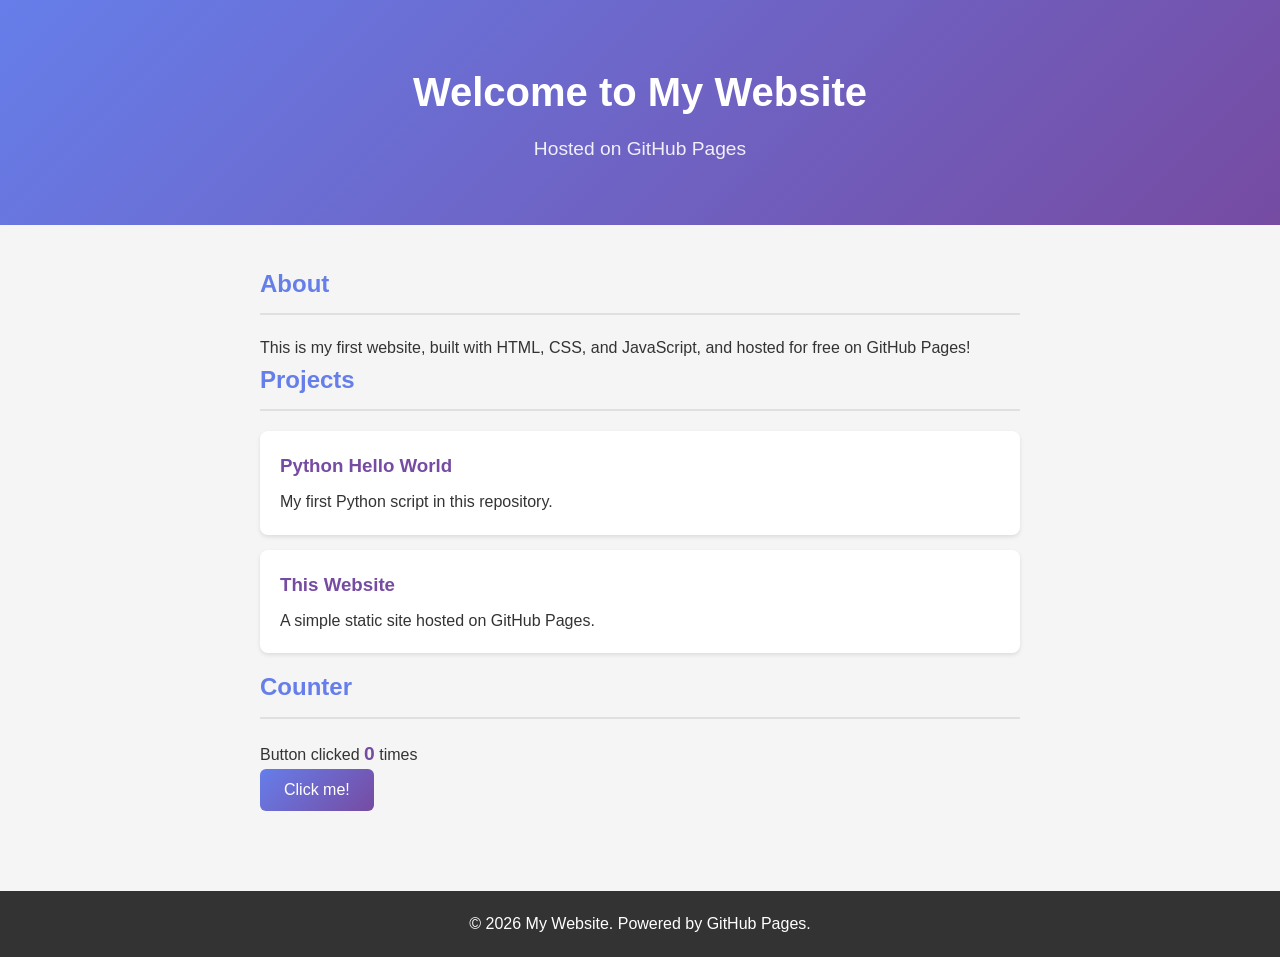
==== index.html @ 1de63364 "Add first website with HTML, CSS, and JavaScript" ====
<!DOCTYPE html>
<html lang="en">
<head>
    <meta charset="UTF-8">
    <meta name="viewport" content="width=device-width, initial-scale=1.0">
    <title>My Website</title>
    <link rel="stylesheet" href="style.css">
</head>
<body>
    <header>
        <div class="container">
            <h1>Welcome to My Website</h1>
            <p class="subtitle">Hosted on GitHub Pages</p>
        </div>
    </header>

    <main>
        <section class="container">
            <h2>About</h2>
            <p>This is my first website, built with HTML, CSS, and JavaScript, and hosted for free on GitHub Pages!</p>
        </section>

        <section class="container">
            <h2>Projects</h2>
            <div class="project-card">
                <h3>Python Hello World</h3>
                <p>My first Python script in this repository.</p>
            </div>
            <div class="project-card">
                <h3>This Website</h3>
                <p>A simple static site hosted on GitHub Pages.</p>
            </div>
        </section>

        <section class="container">
            <h2>Counter</h2>
            <p>Button clicked <span id="counter">0</span> times</p>
            <button onclick="incrementCounter()">Click me!</button>
        </section>
    </main>

    <footer>
        <div class="container">
            <p>&copy; 2026 My Website. Powered by GitHub Pages.</p>
        </div>
    </footer>

    <script src="script.js"></script>
</body>
</html>
---- style.css ----
* {
    margin: 0;
    padding: 0;
    box-sizing: border-box;
}

body {
    font-family: -apple-system, BlinkMacSystemFont, 'Segoe UI', Roboto, Oxygen, Ubuntu, sans-serif;
    line-height: 1.6;
    color: #333;
    background-color: #f5f5f5;
}

.container {
    max-width: 800px;
    margin: 0 auto;
    padding: 0 20px;
}

header {
    background: linear-gradient(135deg, #667eea, #764ba2);
    color: white;
    padding: 60px 0;
    text-align: center;
}

header h1 {
    font-size: 2.5em;
    margin-bottom: 10px;
}

.subtitle {
    font-size: 1.2em;
    opacity: 0.9;
}

main {
    padding: 40px 0;
}

section {
    margin-bottom: 40px;
}

h2 {
    color: #667eea;
    margin-bottom: 20px;
    padding-bottom: 10px;
    border-bottom: 2px solid #e0e0e0;
}

.project-card {
    background: white;
    border-radius: 8px;
    padding: 20px;
    margin-bottom: 15px;
    box-shadow: 0 2px 4px rgba(0, 0, 0, 0.1);
    transition: transform 0.2s, box-shadow 0.2s;
}

.project-card:hover {
    transform: translateY(-2px);
    box-shadow: 0 4px 8px rgba(0, 0, 0, 0.15);
}

.project-card h3 {
    color: #764ba2;
    margin-bottom: 8px;
}

button {
    background: linear-gradient(135deg, #667eea, #764ba2);
    color: white;
    border: none;
    padding: 12px 24px;
    border-radius: 6px;
    font-size: 1em;
    cursor: pointer;
    transition: opacity 0.2s;
}

button:hover {
    opacity: 0.9;
}

#counter {
    font-weight: bold;
    color: #764ba2;
    font-size: 1.2em;
}

footer {
    background: #333;
    color: white;
    text-align: center;
    padding: 20px 0;
    margin-top: 40px;
}
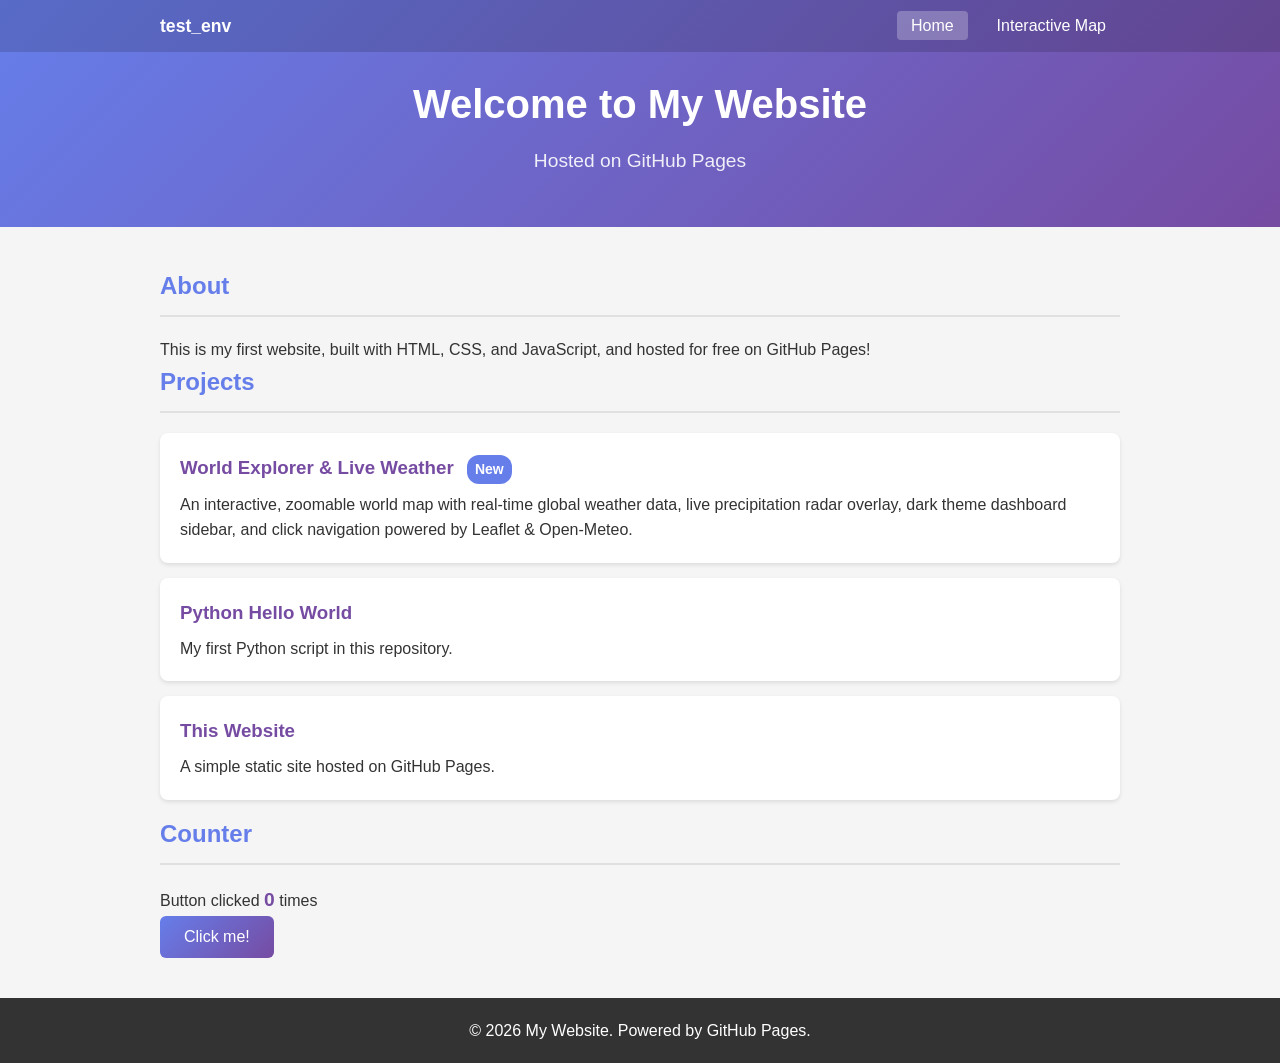
==== commit 49342790: "Add interactive world map with real-time weather and radar dashboard" ====
--- a/index.html
+++ b/index.html
@@ -8,6 +8,15 @@
 </head>
 <body>
     <header>
+        <nav class="nav-bar">
+            <div class="nav-container">
+                <a href="index.html" class="nav-brand">test_env</a>
+                <ul class="nav-links">
+                    <li><a href="index.html" class="active">Home</a></li>
+                    <li><a href="map.html">Interactive Map</a></li>
+                </ul>
+            </div>
+        </nav>
         <div class="container">
             <h1>Welcome to My Website</h1>
             <p class="subtitle">Hosted on GitHub Pages</p>
@@ -22,6 +31,10 @@
 
         <section class="container">
             <h2>Projects</h2>
+            <a href="map.html" class="project-card">
+                <h3>World Explorer & Live Weather <span class="badge">New</span></h3>
+                <p>An interactive, zoomable world map with real-time global weather data, live precipitation radar overlay, dark theme dashboard sidebar, and click navigation powered by Leaflet & Open-Meteo.</p>
+            </a>
             <div class="project-card">
                 <h3>Python Hello World</h3>
                 <p>My first Python script in this repository.</p>
--- a/style.css
+++ b/style.css
@@ -9,18 +9,64 @@
     line-height: 1.6;
     color: #333;
     background-color: #f5f5f5;
+    min-height: 100vh;
+    display: flex;
+    flex-direction: column;
 }
 
 .container {
-    max-width: 800px;
+    max-width: 1000px;
     margin: 0 auto;
     padding: 0 20px;
+}
+
+/* Navigation bar */
+.nav-bar {
+    background: rgba(0, 0, 0, 0.15);
+    padding: 12px 0;
+    margin-bottom: 20px;
+}
+
+.nav-container {
+    display: flex;
+    justify-content: space-between;
+    align-items: center;
+    max-width: 1000px;
+    margin: 0 auto;
+    padding: 0 20px;
+}
+
+.nav-brand {
+    font-weight: bold;
+    color: white;
+    text-decoration: none;
+    font-size: 1.1em;
+}
+
+.nav-links {
+    list-style: none;
+    display: flex;
+    gap: 15px;
+}
+
+.nav-links a {
+    color: white;
+    text-decoration: none;
+    font-weight: 500;
+    padding: 6px 14px;
+    border-radius: 4px;
+    transition: background-color 0.2s, opacity 0.2s;
+}
+
+.nav-links a:hover,
+.nav-links a.active {
+    background-color: rgba(255, 255, 255, 0.25);
 }
 
 header {
     background: linear-gradient(135deg, #667eea, #764ba2);
     color: white;
-    padding: 60px 0;
+    padding-bottom: 50px;
     text-align: center;
 }
 
@@ -36,6 +82,7 @@
 
 main {
     padding: 40px 0;
+    flex: 1;
 }
 
 section {
@@ -56,6 +103,9 @@
     margin-bottom: 15px;
     box-shadow: 0 2px 4px rgba(0, 0, 0, 0.1);
     transition: transform 0.2s, box-shadow 0.2s;
+    text-decoration: none;
+    display: block;
+    color: inherit;
 }
 
 .project-card:hover {
@@ -68,7 +118,18 @@
     margin-bottom: 8px;
 }
 
-button {
+.project-card .badge {
+    display: inline-block;
+    background: #667eea;
+    color: white;
+    font-size: 0.75em;
+    padding: 3px 8px;
+    border-radius: 12px;
+    margin-left: 8px;
+    vertical-align: middle;
+}
+
+button, .button-link {
     background: linear-gradient(135deg, #667eea, #764ba2);
     color: white;
     border: none;
@@ -76,10 +137,12 @@
     border-radius: 6px;
     font-size: 1em;
     cursor: pointer;
-    transition: opacity 0.2s;
-}
-
-button:hover {
+    text-decoration: none;
+    display: inline-block;
+    transition: opacity 0.2s, transform 0.1s;
+}
+
+button:hover, .button-link:hover {
     opacity: 0.9;
 }
 
@@ -87,6 +150,65 @@
     font-weight: bold;
     color: #764ba2;
     font-size: 1.2em;
+}
+
+/* Map specific styles */
+.map-toolbar {
+    display: flex;
+    justify-content: space-between;
+    align-items: center;
+    flex-wrap: wrap;
+    gap: 10px;
+    margin-bottom: 15px;
+    background: white;
+    padding: 12px 20px;
+    border-radius: 8px;
+    box-shadow: 0 2px 4px rgba(0, 0, 0, 0.08);
+}
+
+.map-instructions {
+    color: #555;
+    font-size: 0.95em;
+}
+
+.btn-secondary {
+    background: #f0f2f5;
+    color: #333;
+    border: 1px solid #ccc;
+    padding: 8px 16px;
+    font-size: 0.9em;
+}
+
+.btn-secondary:hover {
+    background: #e2e6ea;
+}
+
+.map-wrapper {
+    position: relative;
+    border-radius: 10px;
+    overflow: hidden;
+    box-shadow: 0 4px 14px rgba(0, 0, 0, 0.15);
+    background: #e5e9ec;
+}
+
+#map {
+    width: 100%;
+    height: 580px;
+    z-index: 1;
+}
+
+.click-info-panel {
+    margin-top: 15px;
+    background: white;
+    padding: 14px 20px;
+    border-radius: 8px;
+    box-shadow: 0 2px 4px rgba(0, 0, 0, 0.08);
+    font-size: 0.95em;
+    color: #444;
+}
+
+.click-info-panel strong {
+    color: #764ba2;
 }
 
 footer {
@@ -94,5 +216,388 @@
     color: white;
     text-align: center;
     padding: 20px 0;
-    margin-top: 40px;
-}+    margin-top: auto;
+}
+
+/* =========================================================
+   MODERN DARK DASHBOARD LAYOUT (map.html)
+   ========================================================= */
+
+body.map-dashboard-page {
+    height: 100vh;
+    overflow: hidden;
+    background-color: #0b0f19;
+    color: #e2e8f0;
+    display: flex;
+    flex-direction: column;
+}
+
+.app-wrapper {
+    display: flex;
+    width: 100vw;
+    height: 100vh;
+    position: relative;
+    overflow: hidden;
+}
+
+/* Sidebar Styling */
+.app-sidebar {
+    width: 380px;
+    min-width: 340px;
+    max-width: 420px;
+    height: 100vh;
+    background: #111827;
+    border-right: 1px solid #1f293d;
+    display: flex;
+    flex-direction: column;
+    z-index: 1000;
+    box-shadow: 4px 0 24px rgba(0, 0, 0, 0.4);
+    overflow: hidden;
+}
+
+.sidebar-header {
+    padding: 20px;
+    border-bottom: 1px solid #1f2937;
+    background: #161f30;
+}
+
+.brand-row {
+    display: flex;
+    justify-content: space-between;
+    align-items: center;
+    margin-bottom: 6px;
+}
+
+.brand-title {
+    font-size: 1.25em;
+    font-weight: 700;
+    color: #f8fafc;
+    display: flex;
+    align-items: center;
+    gap: 8px;
+}
+
+.back-link {
+    color: #94a3b8;
+    text-decoration: none;
+    font-size: 0.85em;
+    padding: 4px 10px;
+    border-radius: 6px;
+    background: #1f293d;
+    transition: color 0.2s, background 0.2s;
+}
+
+.back-link:hover {
+    color: #ffffff;
+    background: #334155;
+}
+
+.sidebar-subtitle {
+    font-size: 0.85em;
+    color: #94a3b8;
+}
+
+.sidebar-content {
+    flex: 1;
+    overflow-y: auto;
+    padding: 18px;
+    display: flex;
+    flex-direction: column;
+    gap: 18px;
+}
+
+.sidebar-content::-webkit-scrollbar {
+    width: 6px;
+}
+.sidebar-content::-webkit-scrollbar-thumb {
+    background: #334155;
+    border-radius: 3px;
+}
+
+/* Sidebar Cards */
+.dark-card {
+    background: #1a2234;
+    border: 1px solid #283548;
+    border-radius: 10px;
+    padding: 16px;
+    box-shadow: 0 4px 12px rgba(0, 0, 0, 0.2);
+}
+
+.card-title {
+    font-size: 0.85em;
+    font-weight: 600;
+    text-transform: uppercase;
+    letter-spacing: 0.05em;
+    color: #818cf8;
+    margin-bottom: 12px;
+    display: flex;
+    align-items: center;
+    justify-content: space-between;
+}
+
+/* Weather Widget */
+.weather-hero {
+    display: flex;
+    align-items: center;
+    justify-content: space-between;
+    margin-bottom: 14px;
+}
+
+.weather-temp-group {
+    display: flex;
+    align-items: baseline;
+    gap: 6px;
+}
+
+.weather-temp {
+    font-size: 2.8em;
+    font-weight: 800;
+    color: #ffffff;
+    line-height: 1;
+}
+
+.weather-unit {
+    font-size: 1.2em;
+    color: #94a3b8;
+}
+
+.weather-icon-large {
+    font-size: 3em;
+    line-height: 1;
+}
+
+.weather-condition {
+    font-size: 1.1em;
+    font-weight: 600;
+    color: #f1f5f9;
+    margin-bottom: 4px;
+}
+
+.weather-place {
+    font-size: 0.85em;
+    color: #94a3b8;
+    margin-bottom: 12px;
+}
+
+.weather-stats-grid {
+    display: grid;
+    grid-template-columns: repeat(2, 1fr);
+    gap: 10px;
+    padding-top: 12px;
+    border-top: 1px solid #2d3b4e;
+}
+
+.stat-item {
+    background: #131b28;
+    padding: 10px 12px;
+    border-radius: 6px;
+}
+
+.stat-label {
+    font-size: 0.75em;
+    color: #94a3b8;
+    display: block;
+    margin-bottom: 2px;
+}
+
+.stat-value {
+    font-size: 0.95em;
+    font-weight: 600;
+    color: #e2e8f0;
+}
+
+
+/* Controls & Switch */
+.control-row {
+    display: flex;
+    justify-content: space-between;
+    align-items: center;
+    padding: 8px 0;
+}
+
+.control-row:not(:last-child) {
+    border-bottom: 1px solid #283548;
+    margin-bottom: 8px;
+    padding-bottom: 10px;
+}
+
+.control-desc {
+    font-size: 0.9em;
+    color: #f1f5f9;
+}
+
+.control-sub {
+    font-size: 0.75em;
+    color: #94a3b8;
+}
+
+.switch {
+    position: relative;
+    display: inline-block;
+    width: 44px;
+    height: 24px;
+}
+
+.switch input {
+    opacity: 0;
+    width: 0;
+    height: 0;
+}
+
+.slider {
+    position: absolute;
+    cursor: pointer;
+    top: 0;
+    left: 0;
+    right: 0;
+    bottom: 0;
+    background-color: #334155;
+    transition: .3s;
+    border-radius: 24px;
+}
+
+.slider:before {
+    position: absolute;
+    content: "";
+    height: 18px;
+    width: 18px;
+    left: 3px;
+    bottom: 3px;
+    background-color: white;
+    transition: .3s;
+    border-radius: 50%;
+}
+
+input:checked + .slider {
+    background-color: #4f46e5;
+}
+
+input:checked + .slider:before {
+    transform: translateX(20px);
+}
+
+/* City Chips */
+.chips-grid {
+    display: flex;
+    flex-wrap: wrap;
+    gap: 8px;
+}
+
+.city-chip {
+    background: #1f293d;
+    color: #cbd5e1;
+    border: 1px solid #2f3e55;
+    padding: 6px 12px;
+    border-radius: 20px;
+    font-size: 0.85em;
+    cursor: pointer;
+    transition: all 0.2s ease;
+}
+
+.city-chip:hover {
+    background: #4f46e5;
+    border-color: #6366f1;
+    color: #ffffff;
+    transform: translateY(-1px);
+}
+
+.btn-dark-action {
+    width: 100%;
+    background: #1f293d;
+    color: #e2e8f0;
+    border: 1px solid #334155;
+    padding: 10px;
+    border-radius: 8px;
+    font-size: 0.9em;
+    font-weight: 500;
+    cursor: pointer;
+    transition: background 0.2s, border-color 0.2s;
+    display: flex;
+    align-items: center;
+    justify-content: center;
+    gap: 8px;
+}
+
+.btn-dark-action:hover {
+    background: #334155;
+    border-color: #475569;
+    color: #ffffff;
+}
+
+.coords-text {
+    font-family: monospace;
+    font-size: 0.85em;
+    color: #38bdf8;
+    background: #111827;
+    padding: 8px 12px;
+    border-radius: 6px;
+    border: 1px solid #1f293d;
+    word-break: break-all;
+}
+
+/* Map Area */
+.app-map-container {
+    flex: 1;
+    height: 100vh;
+    position: relative;
+    background: #0f172a;
+}
+
+#map {
+    width: 100%;
+    height: 100%;
+    z-index: 10;
+}
+
+/* Radar status badge */
+.radar-status-badge {
+    position: absolute;
+    top: 20px;
+    right: 20px;
+    z-index: 1000;
+    background: rgba(17, 24, 39, 0.9);
+    backdrop-filter: blur(8px);
+    border: 1px solid #283548;
+    padding: 8px 16px;
+    border-radius: 20px;
+    color: #38bdf8;
+    font-size: 0.85em;
+    font-weight: 500;
+    display: none;
+    align-items: center;
+    gap: 8px;
+    box-shadow: 0 4px 12px rgba(0, 0, 0, 0.4);
+}
+
+.radar-status-badge.active {
+    display: flex;
+}
+
+.pulsing-dot {
+    width: 8px;
+    height: 8px;
+    background-color: #38bdf8;
+    border-radius: 50%;
+    animation: pulse 1.5s infinite;
+}
+
+@keyframes pulse {
+    0% { transform: scale(0.9); opacity: 0.7; }
+    50% { transform: scale(1.3); opacity: 1; box-shadow: 0 0 8px #38bdf8; }
+    100% { transform: scale(0.9); opacity: 0.7; }
+}
+
+@media (max-width: 768px) {
+    .app-wrapper {
+        flex-direction: column-reverse;
+    }
+    .app-sidebar {
+        width: 100%;
+        max-width: 100%;
+        height: 50vh;
+        min-width: unset;
+    }
+    .app-map-container {
+        height: 50vh;
+    }
+}
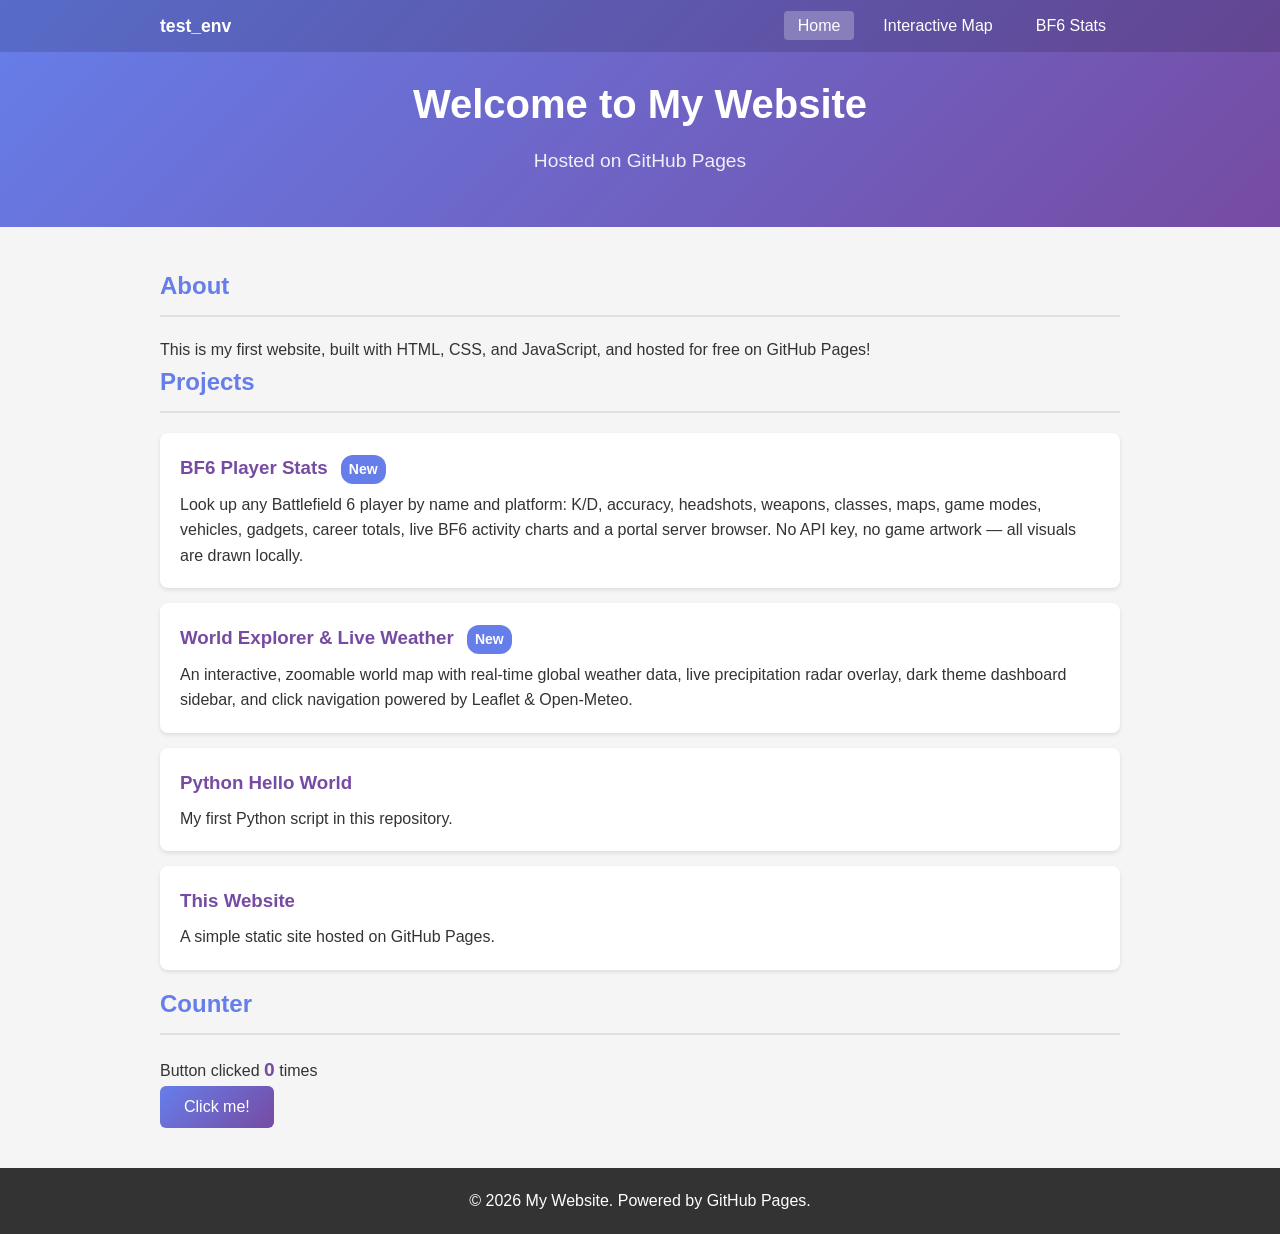
==== commit e3115cb9: "Add BF6 player stats dashboard with live activity chart and server browser Uses the community gameto" ====
--- a/index.html
+++ b/index.html
@@ -14,6 +14,7 @@
                 <ul class="nav-links">
                     <li><a href="index.html" class="active">Home</a></li>
                     <li><a href="map.html">Interactive Map</a></li>
+                    <li><a href="bf6.html">BF6 Stats</a></li>
                 </ul>
             </div>
         </nav>
@@ -31,6 +32,10 @@
 
         <section class="container">
             <h2>Projects</h2>
+            <a href="bf6.html" class="project-card">
+                <h3>BF6 Player Stats <span class="badge">New</span></h3>
+                <p>Look up any Battlefield 6 player by name and platform: K/D, accuracy, headshots, weapons, classes, maps, game modes, vehicles, gadgets, career totals, live BF6 activity charts and a portal server browser. No API key, no game artwork — all visuals are drawn locally.</p>
+            </a>
             <a href="map.html" class="project-card">
                 <h3>World Explorer & Live Weather <span class="badge">New</span></h3>
                 <p>An interactive, zoomable world map with real-time global weather data, live precipitation radar overlay, dark theme dashboard sidebar, and click navigation powered by Leaflet & Open-Meteo.</p>
--- a/style.css
+++ b/style.css
@@ -153,63 +153,8 @@
 }
 
 /* Map specific styles */
-.map-toolbar {
-    display: flex;
-    justify-content: space-between;
-    align-items: center;
-    flex-wrap: wrap;
-    gap: 10px;
-    margin-bottom: 15px;
-    background: white;
-    padding: 12px 20px;
-    border-radius: 8px;
-    box-shadow: 0 2px 4px rgba(0, 0, 0, 0.08);
-}
-
-.map-instructions {
-    color: #555;
-    font-size: 0.95em;
-}
-
-.btn-secondary {
-    background: #f0f2f5;
-    color: #333;
-    border: 1px solid #ccc;
-    padding: 8px 16px;
-    font-size: 0.9em;
-}
-
-.btn-secondary:hover {
-    background: #e2e6ea;
-}
-
-.map-wrapper {
-    position: relative;
-    border-radius: 10px;
-    overflow: hidden;
-    box-shadow: 0 4px 14px rgba(0, 0, 0, 0.15);
-    background: #e5e9ec;
-}
-
-#map {
-    width: 100%;
-    height: 580px;
-    z-index: 1;
-}
-
-.click-info-panel {
-    margin-top: 15px;
-    background: white;
-    padding: 14px 20px;
-    border-radius: 8px;
-    box-shadow: 0 2px 4px rgba(0, 0, 0, 0.08);
-    font-size: 0.95em;
-    color: #444;
-}
-
-.click-info-panel strong {
-    color: #764ba2;
-}
+/* Note: legacy toolbar layout styles removed in favour of the
+   dark dashboard layout defined at the bottom of this file. */
 
 footer {
     background: #333;
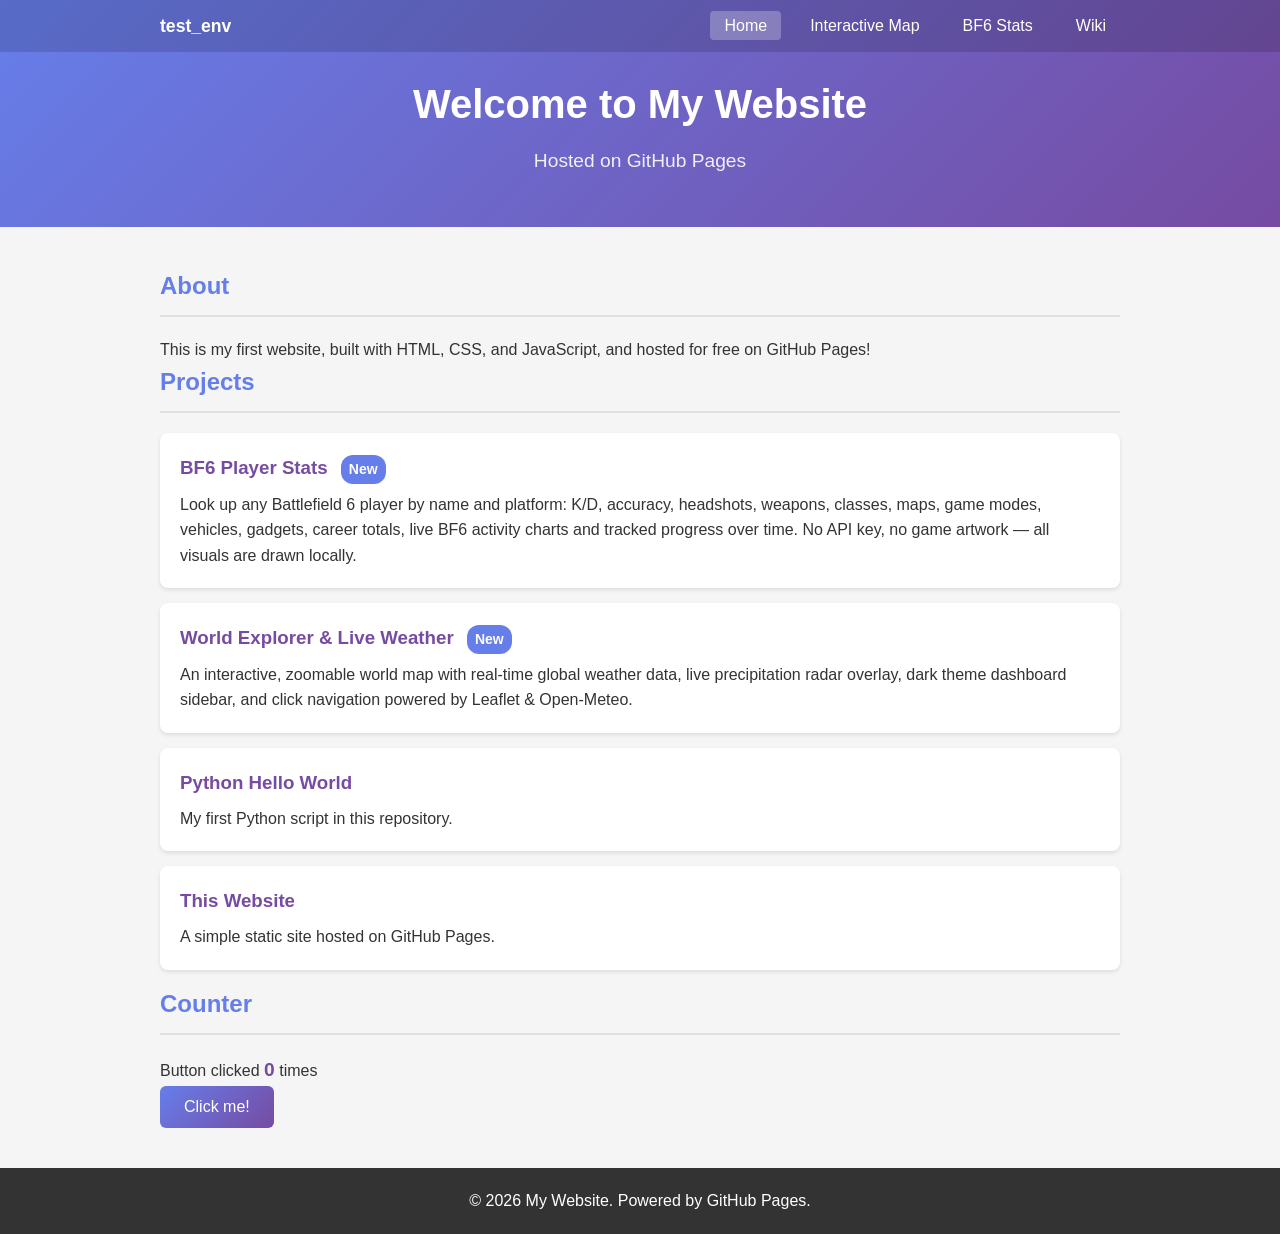
==== commit 037d27bc: "Add site wiki documenting structure, workflows and charts New wiki.html covers the repo layout, the " ====
--- a/index.html
+++ b/index.html
@@ -15,6 +15,7 @@
                     <li><a href="index.html" class="active">Home</a></li>
                     <li><a href="map.html">Interactive Map</a></li>
                     <li><a href="bf6.html">BF6 Stats</a></li>
+                    <li><a href="wiki.html">Wiki</a></li>
                 </ul>
             </div>
         </nav>
@@ -34,7 +35,7 @@
             <h2>Projects</h2>
             <a href="bf6.html" class="project-card">
                 <h3>BF6 Player Stats <span class="badge">New</span></h3>
-                <p>Look up any Battlefield 6 player by name and platform: K/D, accuracy, headshots, weapons, classes, maps, game modes, vehicles, gadgets, career totals, live BF6 activity charts and a portal server browser. No API key, no game artwork — all visuals are drawn locally.</p>
+                <p>Look up any Battlefield 6 player by name and platform: K/D, accuracy, headshots, weapons, classes, maps, game modes, vehicles, gadgets, career totals, live BF6 activity charts and tracked progress over time. No API key, no game artwork — all visuals are drawn locally.</p>
             </a>
             <a href="map.html" class="project-card">
                 <h3>World Explorer & Live Weather <span class="badge">New</span></h3>
--- a/style.css
+++ b/style.css
@@ -546,3 +546,193 @@
         height: 50vh;
     }
 }
+
+/* =========================================================
+   WIKI PAGE  (wiki.html)
+   Every rule is namespaced under .wiki-page, exactly like the
+   map dashboard rules above, so nothing here can affect
+   index.html or map.html.
+   ========================================================= */
+
+.wiki-page main {
+    padding: 30px 0 50px;
+}
+
+.wiki-page .wiki-toc {
+    background: white;
+    border-radius: 8px;
+    padding: 18px 22px;
+    margin-bottom: 35px;
+    box-shadow: 0 2px 4px rgba(0, 0, 0, 0.1);
+}
+
+.wiki-page .wiki-toc strong {
+    display: block;
+    color: #667eea;
+    text-transform: uppercase;
+    font-size: 0.8em;
+    letter-spacing: 0.08em;
+    margin-bottom: 8px;
+}
+
+.wiki-page .wiki-toc ol {
+    list-style: decimal inside;
+    columns: 2;
+    column-gap: 30px;
+}
+
+.wiki-page .wiki-toc li {
+    padding: 2px 0;
+}
+
+.wiki-page .wiki-toc a,
+.wiki-page .wiki-top a {
+    color: #667eea;
+    text-decoration: none;
+}
+
+.wiki-page .wiki-toc a:hover,
+.wiki-page .wiki-top a:hover {
+    text-decoration: underline;
+}
+
+.wiki-page section {
+    scroll-margin-top: 20px;
+}
+
+.wiki-page h2 {
+    scroll-margin-top: 20px;
+}
+
+.wiki-page h3 {
+    color: #764ba2;
+    font-size: 1.12em;
+    margin: 26px 0 10px;
+}
+
+.wiki-page p,
+.wiki-page li {
+    color: #444;
+}
+
+.wiki-page section > p + p {
+    margin-top: 12px;
+}
+
+.wiki-page .wiki-list {
+    list-style: disc inside;
+    margin: 12px 0;
+}
+
+.wiki-page .wiki-list li {
+    padding: 3px 0;
+}
+
+.wiki-page .wiki-list a {
+    color: #667eea;
+    text-decoration: none;
+}
+
+.wiki-page .wiki-list a:hover {
+    text-decoration: underline;
+}
+
+.wiki-page .wiki-top {
+    text-align: right;
+    font-size: 0.85em;
+    margin: -18px 0 30px;
+}
+
+.wiki-page code {
+    font-family: 'Consolas', 'Menlo', 'Courier New', monospace;
+    font-size: 0.88em;
+    background: #eef0f8;
+    color: #4a3f8f;
+    padding: 1px 5px;
+    border-radius: 3px;
+}
+
+.wiki-page .wiki-pre {
+    background: #1e2532;
+    color: #d7e0ee;
+    padding: 16px 18px;
+    border-radius: 8px;
+    overflow-x: auto;
+    margin: 14px 0;
+    line-height: 1.45;
+}
+
+.wiki-page .wiki-pre code {
+    background: none;
+    color: inherit;
+    padding: 0;
+}
+
+.wiki-page .wiki-table {
+    width: 100%;
+    border-collapse: collapse;
+    background: white;
+    border-radius: 8px;
+    overflow: hidden;
+    box-shadow: 0 2px 4px rgba(0, 0, 0, 0.08);
+    margin: 14px 0 18px;
+    font-size: 0.92em;
+}
+
+.wiki-page .wiki-table thead th {
+    background: #667eea;
+    color: white;
+    text-align: left;
+    padding: 10px 12px;
+    font-weight: 600;
+}
+
+.wiki-page .wiki-table th,
+.wiki-page .wiki-table td {
+    padding: 9px 12px;
+    border-bottom: 1px solid #ececf2;
+    vertical-align: top;
+    color: #444;
+}
+
+.wiki-page .wiki-table tbody th {
+    text-align: left;
+    color: #764ba2;
+    white-space: nowrap;
+}
+
+.wiki-page .wiki-table tbody tr:last-child th,
+.wiki-page .wiki-table tbody tr:last-child td {
+    border-bottom: none;
+}
+
+.wiki-page .wiki-table tbody tr:nth-child(even) {
+    background: #fafaff;
+}
+
+.wiki-page .wiki-note {
+    background: #f3f1fd;
+    border-left: 4px solid #764ba2;
+    border-radius: 0 6px 6px 0;
+    padding: 12px 16px;
+    margin: 16px 0;
+    color: #4a4459;
+    font-size: 0.95em;
+}
+
+.wiki-page .wiki-note strong {
+    color: #764ba2;
+}
+
+@media (max-width: 700px) {
+    .wiki-page .wiki-toc ol {
+        columns: 1;
+    }
+
+    .wiki-page .wiki-table {
+        display: block;
+        overflow-x: auto;
+        white-space: nowrap;
+    }
+}
+
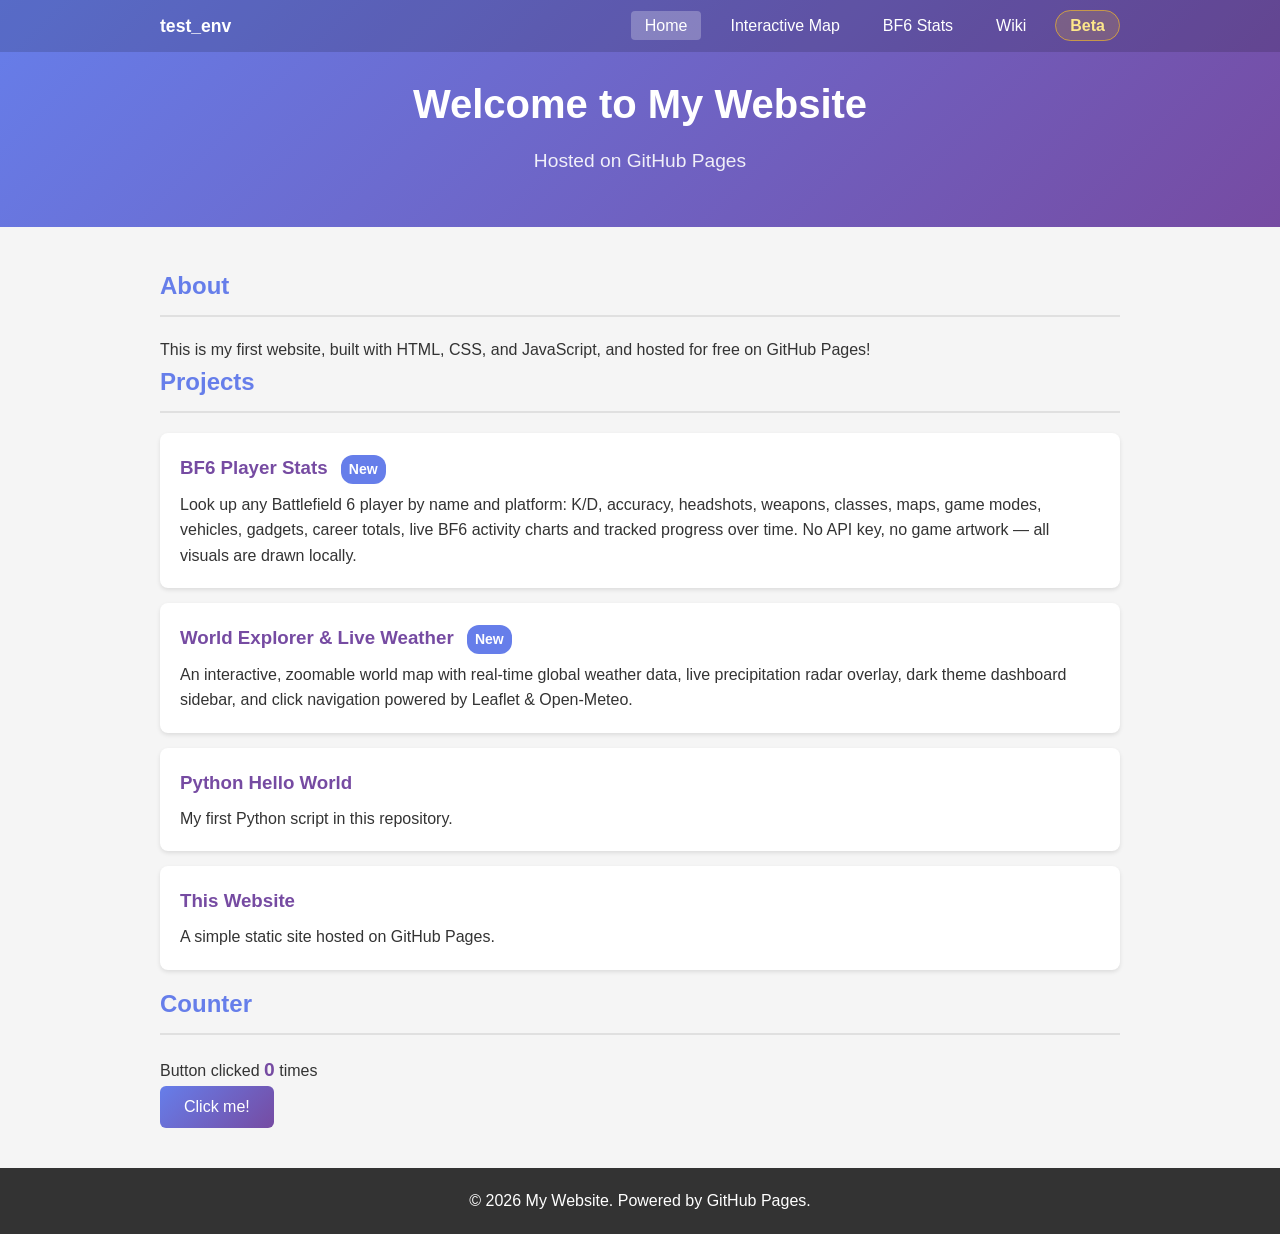
==== commit 24d5a350: "Add a beta channel served from /beta/ alongside the stable site Three branches now have three differ" ====
--- a/index.html
+++ b/index.html
@@ -4,7 +4,7 @@
     <meta charset="UTF-8">
     <meta name="viewport" content="width=device-width, initial-scale=1.0">
     <title>My Website</title>
-    <link rel="stylesheet" href="style.css">
+    <link rel="stylesheet" href="style.css?v=3">
 </head>
 <body>
     <header>
@@ -16,6 +16,7 @@
                     <li><a href="map.html">Interactive Map</a></li>
                     <li><a href="bf6.html">BF6 Stats</a></li>
                     <li><a href="wiki.html">Wiki</a></li>
+                    <li><a href="#" class="chan-toggle" id="channelToggle" hidden>Beta</a></li>
                 </ul>
             </div>
         </nav>
@@ -64,6 +65,23 @@
         </div>
     </footer>
 
-    <script src="script.js"></script>
+    <script src="script.js?v=2"></script>
+    <script>
+        /* Stable <-> beta channel toggle. Every link in this site is relative,
+           so the same page exists one directory up (stable) or one down (beta)
+           and switching channel keeps you on the page you are reading. */
+        (function () {
+            var a = document.getElementById('channelToggle');
+            if (!a) return;
+            var onBeta = /\/beta(\/|$)/.test(window.location.pathname);
+            var page = window.location.pathname.split('/').pop() || 'index.html';
+            a.href = onBeta ? ('../' + page) : ('beta/' + page);
+            a.textContent = onBeta ? 'Stable' : 'Beta';
+            a.title = onBeta
+                ? 'On the beta preview — switch to the stable site'
+                : 'Switch to the beta preview of this site';
+            a.hidden = false;
+        }());
+    </script>
 </body>
 </html>
--- a/style.css
+++ b/style.css
@@ -61,6 +61,29 @@
 .nav-links a:hover,
 .nav-links a.active {
     background-color: rgba(255, 255, 255, 0.25);
+}
+
+/* Stable <-> beta channel switch. Amber so it never reads as an ordinary nav
+   item: it changes which site you are on, not which page. Declared for a bare
+   <a> too, because map.html carries its nav in a plain span, not .nav-links. */
+.nav-links a.chan-toggle,
+a.chan-toggle {
+    color: #fde68a;
+    background-color: rgba(251, 191, 36, 0.16);
+    border: 1px solid rgba(251, 191, 36, 0.6);
+    border-radius: 999px;
+    font-weight: 700;
+}
+
+.nav-links a.chan-toggle:hover,
+a.chan-toggle:hover {
+    background-color: rgba(251, 191, 36, 0.34);
+    border-color: rgba(251, 191, 36, 0.9);
+    color: #fff;
+}
+
+a.chan-toggle[hidden] {
+    display: none;
 }
 
 header {
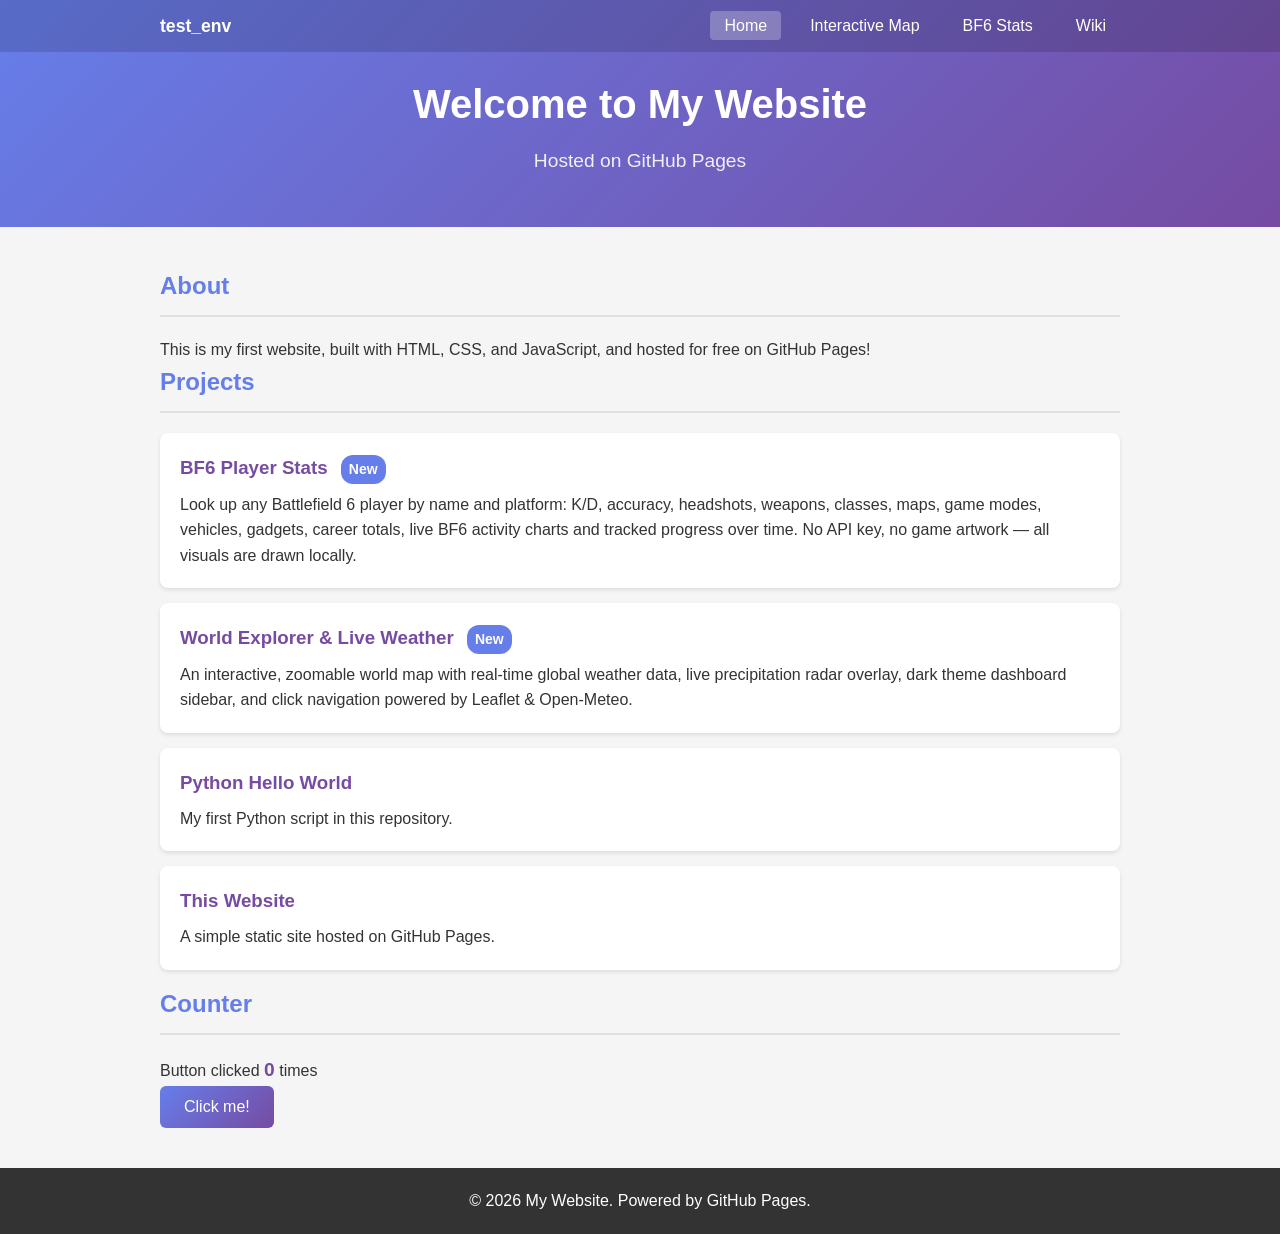
==== commit 9a26279c: "Turn the beta pill into a switch, on the BF6 page only Two changes, both from looking at how the con" ====
--- a/index.html
+++ b/index.html
@@ -4,7 +4,7 @@
     <meta charset="UTF-8">
     <meta name="viewport" content="width=device-width, initial-scale=1.0">
     <title>My Website</title>
-    <link rel="stylesheet" href="style.css?v=3">
+    <link rel="stylesheet" href="style.css?v=4">
 </head>
 <body>
     <header>
@@ -16,7 +16,6 @@
                     <li><a href="map.html">Interactive Map</a></li>
                     <li><a href="bf6.html">BF6 Stats</a></li>
                     <li><a href="wiki.html">Wiki</a></li>
-                    <li><a href="#" class="chan-toggle" id="channelToggle" hidden>Beta</a></li>
                 </ul>
             </div>
         </nav>
@@ -66,22 +65,5 @@
     </footer>
 
     <script src="script.js?v=2"></script>
-    <script>
-        /* Stable <-> beta channel toggle. Every link in this site is relative,
-           so the same page exists one directory up (stable) or one down (beta)
-           and switching channel keeps you on the page you are reading. */
-        (function () {
-            var a = document.getElementById('channelToggle');
-            if (!a) return;
-            var onBeta = /\/beta(\/|$)/.test(window.location.pathname);
-            var page = window.location.pathname.split('/').pop() || 'index.html';
-            a.href = onBeta ? ('../' + page) : ('beta/' + page);
-            a.textContent = onBeta ? 'Stable' : 'Beta';
-            a.title = onBeta
-                ? 'On the beta preview — switch to the stable site'
-                : 'Switch to the beta preview of this site';
-            a.hidden = false;
-        }());
-    </script>
 </body>
 </html>
--- a/style.css
+++ b/style.css
@@ -61,29 +61,6 @@
 .nav-links a:hover,
 .nav-links a.active {
     background-color: rgba(255, 255, 255, 0.25);
-}
-
-/* Stable <-> beta channel switch. Amber so it never reads as an ordinary nav
-   item: it changes which site you are on, not which page. Declared for a bare
-   <a> too, because map.html carries its nav in a plain span, not .nav-links. */
-.nav-links a.chan-toggle,
-a.chan-toggle {
-    color: #fde68a;
-    background-color: rgba(251, 191, 36, 0.16);
-    border: 1px solid rgba(251, 191, 36, 0.6);
-    border-radius: 999px;
-    font-weight: 700;
-}
-
-.nav-links a.chan-toggle:hover,
-a.chan-toggle:hover {
-    background-color: rgba(251, 191, 36, 0.34);
-    border-color: rgba(251, 191, 36, 0.9);
-    color: #fff;
-}
-
-a.chan-toggle[hidden] {
-    display: none;
 }
 
 header {
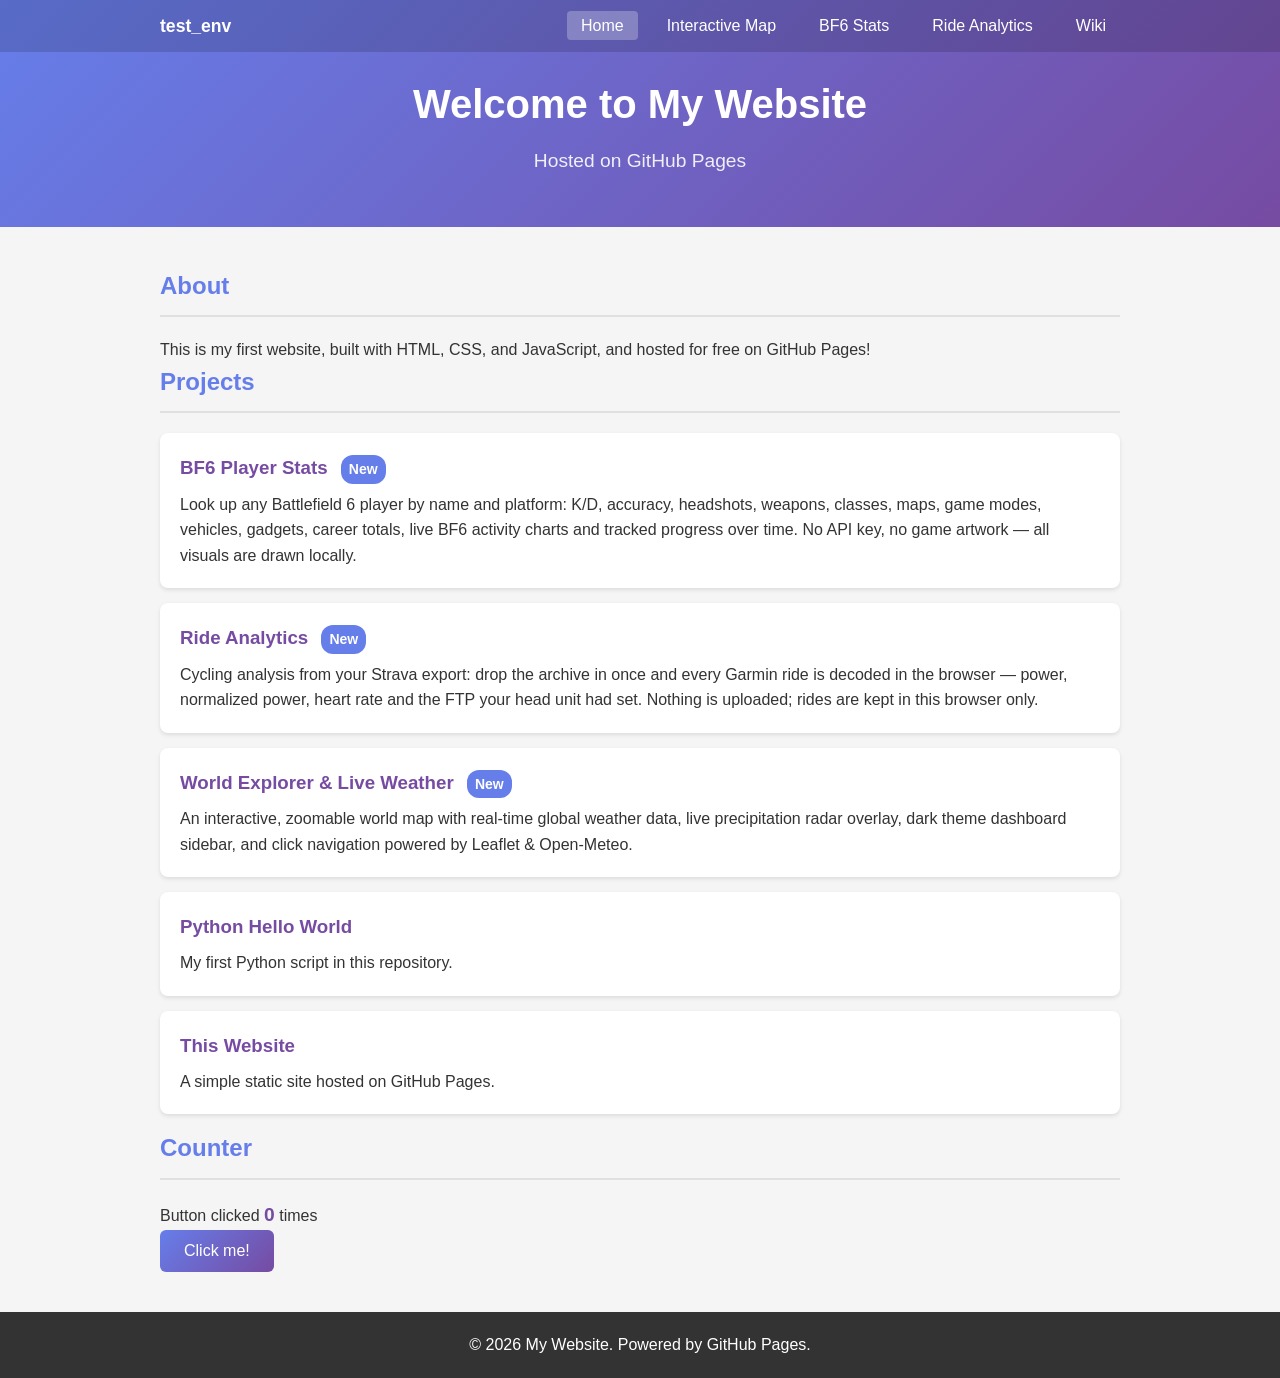
==== commit bd592a85: "Add Ride Analytics: Strava export import and the activity view A new page, strava.html, that analyse" ====
--- a/index.html
+++ b/index.html
@@ -15,6 +15,7 @@
                     <li><a href="index.html" class="active">Home</a></li>
                     <li><a href="map.html">Interactive Map</a></li>
                     <li><a href="bf6.html">BF6 Stats</a></li>
+                    <li><a href="strava.html">Ride Analytics</a></li>
                     <li><a href="wiki.html">Wiki</a></li>
                 </ul>
             </div>
@@ -36,6 +37,10 @@
             <a href="bf6.html" class="project-card">
                 <h3>BF6 Player Stats <span class="badge">New</span></h3>
                 <p>Look up any Battlefield 6 player by name and platform: K/D, accuracy, headshots, weapons, classes, maps, game modes, vehicles, gadgets, career totals, live BF6 activity charts and tracked progress over time. No API key, no game artwork — all visuals are drawn locally.</p>
+            </a>
+            <a href="strava.html" class="project-card">
+                <h3>Ride Analytics <span class="badge">New</span></h3>
+                <p>Cycling analysis from your Strava export: drop the archive in once and every Garmin ride is decoded in the browser — power, normalized power, heart rate and the FTP your head unit had set. Nothing is uploaded; rides are kept in this browser only.</p>
             </a>
             <a href="map.html" class="project-card">
                 <h3>World Explorer & Live Weather <span class="badge">New</span></h3>
